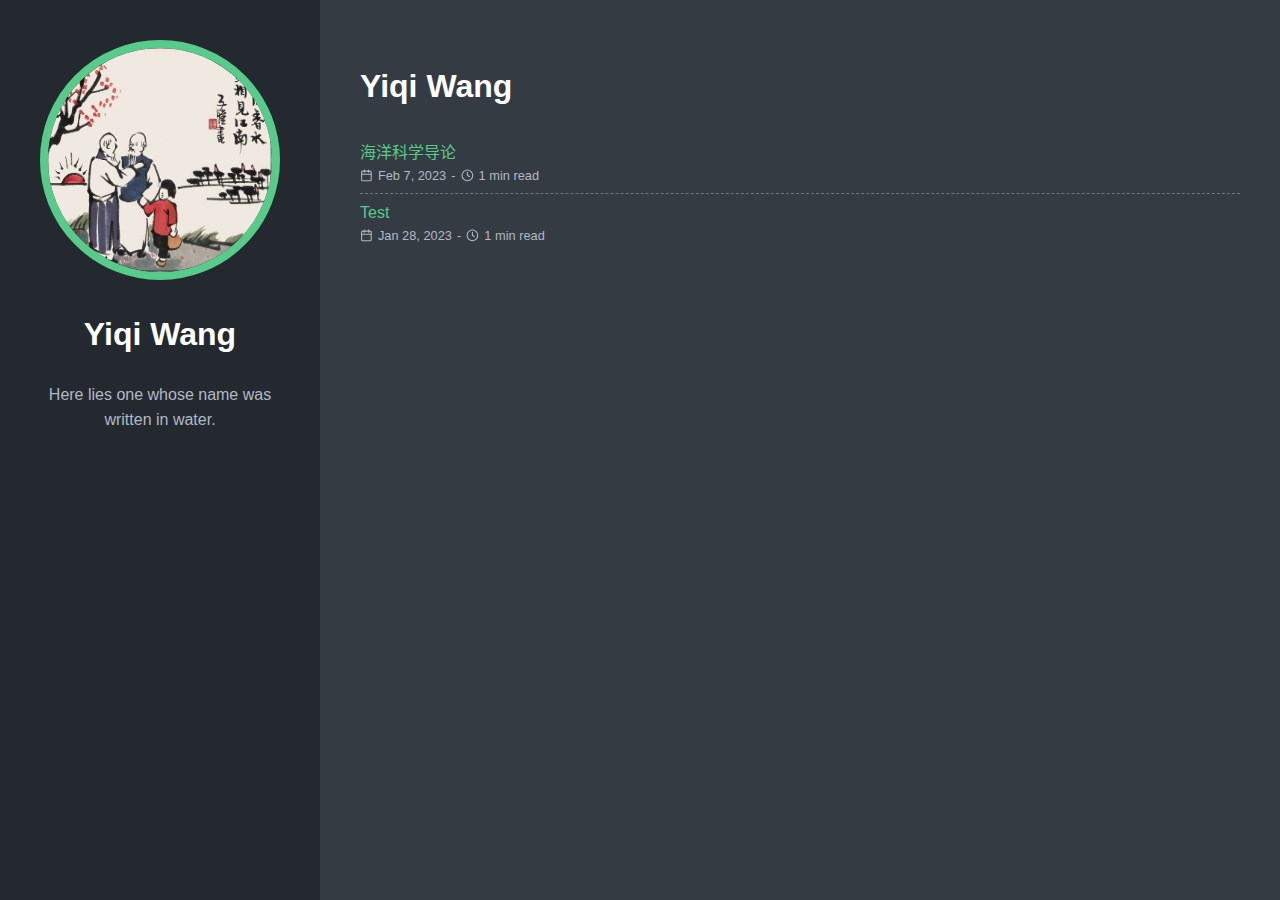
==== index.html @ 5acdf307 "By update.bat" ====
<!doctype html>
<html lang="zh-cn">
  <head>
    <title>Yiqi Wang</title>
    <link rel="shortcut icon" href="/favicon.ico" />
    <meta charset="utf-8" />
    <meta name="generator" content="Hugo 0.110.0">
    <meta name="viewport" content="width=device-width, initial-scale=1" />
    <meta name="author" content="Yiqi Wang" />
    <meta name="description" content="Here lies one whose name was written in water." />
    <link rel="stylesheet" href="/css/main.min.3c3c186cd62e563ad6e2f00a89dbee656ab912d1d46f856b5605dd0232521e2a.css" />

    
    <meta name="twitter:card" content="summary"/>
<meta name="twitter:title" content="Yiqi Wang"/>
<meta name="twitter:description" content="Here lies one whose name was written in water."/>

    <meta property="og:title" content="Yiqi Wang" />
<meta property="og:description" content="Here lies one whose name was written in water." />
<meta property="og:type" content="website" />
<meta property="og:url" content="https://wangyiqihandsome.github.io/" />


  </head>
  <body>
    <header class="app-header">
      <a href="https://wangyiqihandsome.github.io"><img class="app-header-avatar" src="/img/20170325094902_8396.jpg" alt="Yiqi Wang" /></a>
      <span class="app-header-title">Yiqi Wang</span>
      <p>Here lies one whose name was written in water.</p>
    </header>
    <main class="app-container">
      
  <article>
    <h1>Yiqi Wang</h1>
    <ul class="posts-list">
      
        <li class="posts-list-item">
          <a class="posts-list-item-title" href="https://wangyiqihandsome.github.io/post/wyq/">海洋科学导论</a>
          <span class="posts-list-item-description">
            <svg viewBox="0 0 24 24" fill="none" stroke="currentColor" stroke-width="2" stroke-linecap="round" stroke-linejoin="round" class="icon icon-calendar">
  <title>calendar</title>
  <rect x="3" y="4" width="18" height="18" rx="2" ry="2"></rect><line x1="16" y1="2" x2="16" y2="6"></line><line x1="8" y1="2" x2="8" y2="6"></line><line x1="3" y1="10" x2="21" y2="10"></line>
</svg>
            Feb 7, 2023
            <span class="posts-list-item-separator">-</span>
            <svg viewBox="0 0 24 24" fill="none" stroke="currentColor" stroke-width="2" stroke-linecap="round" stroke-linejoin="round" class="icon icon-clock">
  <title>clock</title>
  <circle cx="12" cy="12" r="10"></circle><polyline points="12 6 12 12 16 14"></polyline>
</svg>
            1 min read
          </span>
        </li>
      
        <li class="posts-list-item">
          <a class="posts-list-item-title" href="https://wangyiqihandsome.github.io/post/test/">Test</a>
          <span class="posts-list-item-description">
            <svg viewBox="0 0 24 24" fill="none" stroke="currentColor" stroke-width="2" stroke-linecap="round" stroke-linejoin="round" class="icon icon-calendar">
  <title>calendar</title>
  <rect x="3" y="4" width="18" height="18" rx="2" ry="2"></rect><line x1="16" y1="2" x2="16" y2="6"></line><line x1="8" y1="2" x2="8" y2="6"></line><line x1="3" y1="10" x2="21" y2="10"></line>
</svg>
            Jan 28, 2023
            <span class="posts-list-item-separator">-</span>
            <svg viewBox="0 0 24 24" fill="none" stroke="currentColor" stroke-width="2" stroke-linecap="round" stroke-linejoin="round" class="icon icon-clock">
  <title>clock</title>
  <circle cx="12" cy="12" r="10"></circle><polyline points="12 6 12 12 16 14"></polyline>
</svg>
            1 min read
          </span>
        </li>
      
    </ul>
    



  </article>

    </main>
  </body>
</html>
---- css/main.min.3c3c186cd62e563ad6e2f00a89dbee656ab912d1d46f856b5605dd0232521e2a.css ----
*{box-sizing:border-box}html{line-height:1.6}body{margin:0;font-family:sans-serif;background:#353b43;color:#afbac4}h1,h2,h3,h4,h5,h6{color:#fff}a{color:#57cc8a;transition:color .35s;text-decoration:none}a:hover{color:#fff}code{font-family:monospace,monospace;font-size:1em;color:rgba(175,186,196,.8);text-size-adjust:100%;-ms-text-size-adjust:100%;-moz-text-size-adjust:100%;-webkit-text-size-adjust:100%}pre{font-size:1rem;line-height:1.2em;margin:0;overflow:auto}pre code{font-size:.8em}::selection{background:rgba(175,186,196,.25)}::-moz-selection{background:rgba(175,186,196,.25)}.app-header{padding:2.5em;background:#242930;text-align:center}.app-header-avatar{width:15rem;height:15rem;border-radius:100%;border:.5rem solid #57cc8a}.app-container{padding:2.5rem}.app-header-social{display:flex;align-items:center;justify-content:center;font-size:2em;color:#fff}.app-header-social a:not(:last-child){margin-right:.4em}.app-header-title{color:#fff;display:block;font-size:2em;margin:.67em 0;font-weight:700}@media(min-width:940px){.app-header{position:fixed;top:0;left:0;width:20rem;min-height:100vh}.app-container{max-width:65rem;margin-left:20rem}}.error-404{text-align:center}.error-404-title{text-transform:uppercase}.icon{display:inline-block;width:1em;height:1em;margin-top:-.125em}.pagination{display:block;list-style:none;padding:0;font-size:.8em;text-align:center;margin:3em 0}.page-item{display:inline-block}.page-item .page-link{display:flex;align-items:center;justify-content:center;width:1.8rem;height:1.8rem}.page-item.active .page-link{color:#fff;border-radius:2em;background:#57cc8a}.post-title{color:#fff}.post-meta>div{display:flex;align-items:center;font-size:.8em}.post-meta>div>.icon{margin-right:.4em}.post-content>pre,.post-content .highlight{margin:1em 0}.post-content>pre,.post-content .highlight>pre,.post-content .highlight>div{border-left:.4em solid rgba(87,204,138,.8);padding:1em}.post-content blockquote{border-left:.4em solid rgba(87,204,138,.8);margin:1em 0;padding:.5em 1em;background:#242930}.post-content blockquote p{margin:.5em 0}.post-content img{max-width:100%}.posts-list{padding:0}.posts-list-item{list-style:none;padding:.4em 0}.posts-list-item:not(:last-child){border-bottom:1px dashed rgba(255,255,255,.3)}.posts-list-item-description{display:flex;align-items:center;font-size:.8em}.posts-list-item-description>.icon{margin-right:.4em}.posts-list-item-separator{margin:0 .4em}.tag{display:inline-block;margin-right:.2em;padding:0 .6em;font-size:.9em;border-radius:.2em;white-space:nowrap;background:rgba(255,255,255,.1);transition:color .35s,background .35s}.tag:hover{transition:color .25s,background .05s;background:rgba(255,255,255,.3)}.tags-list{padding:0}.tags-list-item{display:flex;align-items:center;list-style:none;padding:.4em 0}.tags-list-item>.icon{margin-right:.4em}.tags-list-item:not(:last-child){border-bottom:1px dashed rgba(255,255,255,.3)}@media(min-width:450px){.tags-list{display:flex;flex-wrap:wrap}.tags-list-item{width:calc(50% - 1em)}.tags-list-item:nth-child(even){margin-left:1em}.tags-list-item:nth-last-child(2){border:none}}
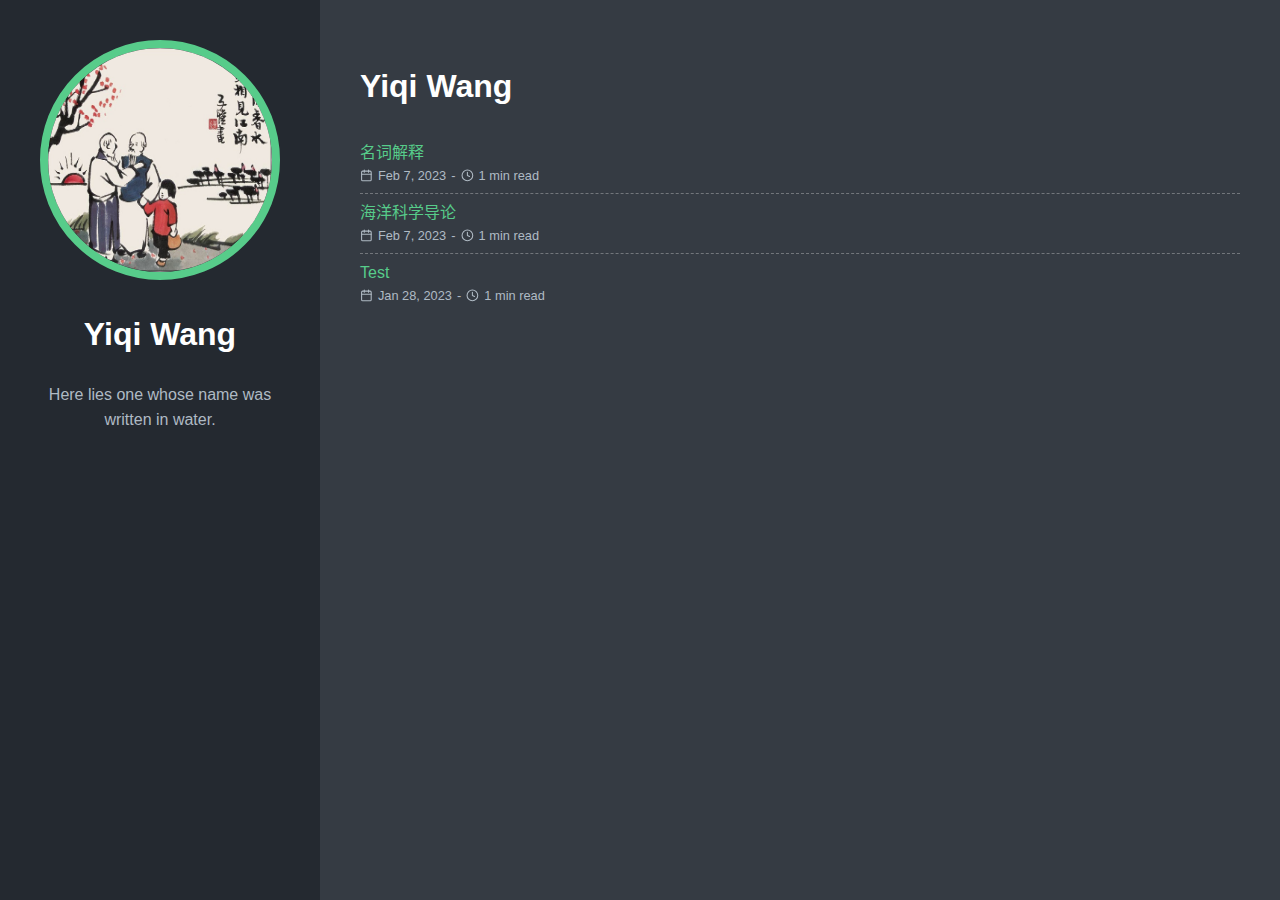
==== commit 165c79f1: "By update.bat" ====
--- a/index.html
+++ b/index.html
@@ -33,6 +33,23 @@
   <article>
     <h1>Yiqi Wang</h1>
     <ul class="posts-list">
+      
+        <li class="posts-list-item">
+          <a class="posts-list-item-title" href="https://wangyiqihandsome.github.io/post/%E5%90%8D%E8%AF%8D%E8%A7%A3%E9%87%8A/">名词解释</a>
+          <span class="posts-list-item-description">
+            <svg viewBox="0 0 24 24" fill="none" stroke="currentColor" stroke-width="2" stroke-linecap="round" stroke-linejoin="round" class="icon icon-calendar">
+  <title>calendar</title>
+  <rect x="3" y="4" width="18" height="18" rx="2" ry="2"></rect><line x1="16" y1="2" x2="16" y2="6"></line><line x1="8" y1="2" x2="8" y2="6"></line><line x1="3" y1="10" x2="21" y2="10"></line>
+</svg>
+            Feb 7, 2023
+            <span class="posts-list-item-separator">-</span>
+            <svg viewBox="0 0 24 24" fill="none" stroke="currentColor" stroke-width="2" stroke-linecap="round" stroke-linejoin="round" class="icon icon-clock">
+  <title>clock</title>
+  <circle cx="12" cy="12" r="10"></circle><polyline points="12 6 12 12 16 14"></polyline>
+</svg>
+            1 min read
+          </span>
+        </li>
       
         <li class="posts-list-item">
           <a class="posts-list-item-title" href="https://wangyiqihandsome.github.io/post/wyq/">海洋科学导论</a>
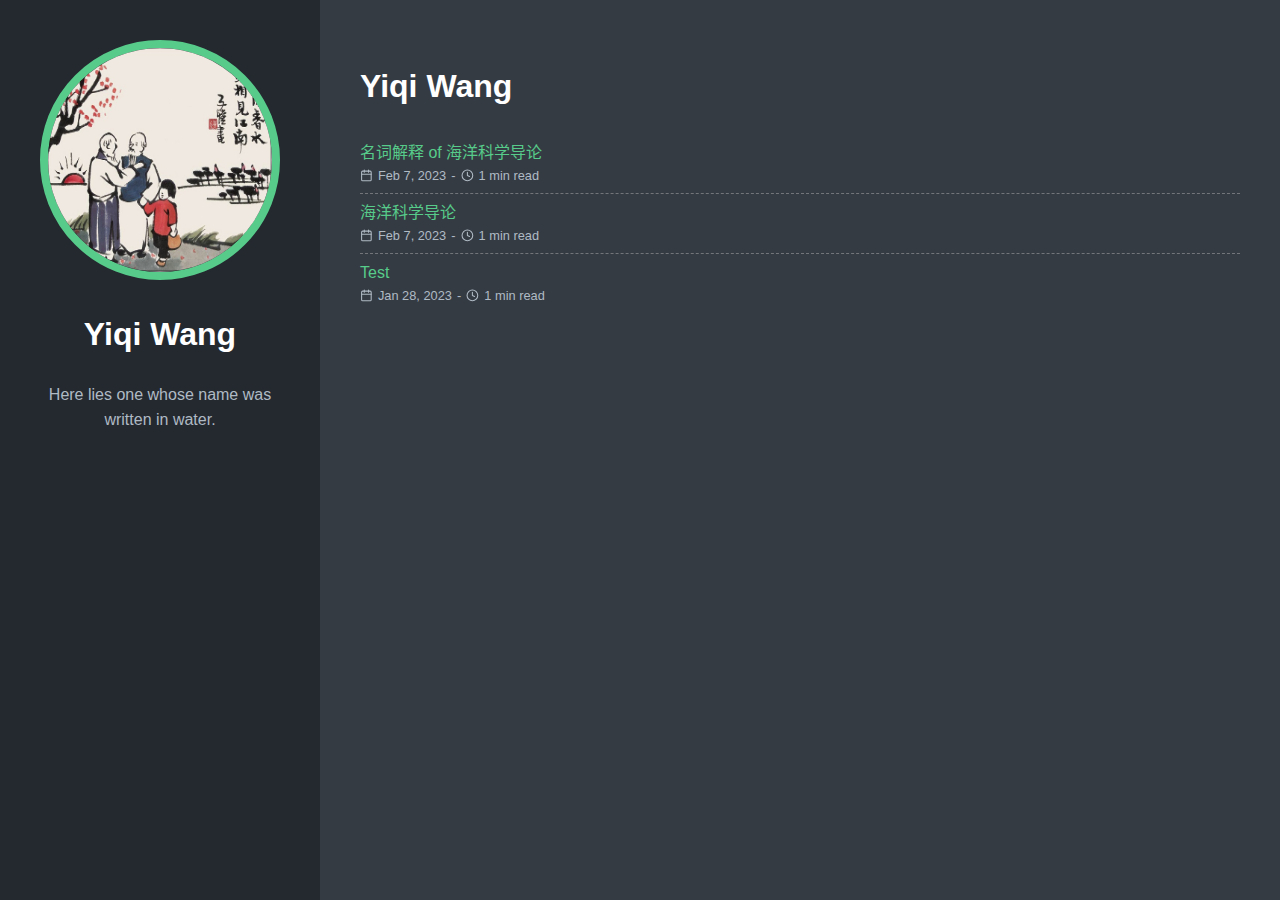
==== commit 8d2b62b8: "By update.bat" ====
--- a/index.html
+++ b/index.html
@@ -35,7 +35,7 @@
     <ul class="posts-list">
       
         <li class="posts-list-item">
-          <a class="posts-list-item-title" href="https://wangyiqihandsome.github.io/post/%E5%90%8D%E8%AF%8D%E8%A7%A3%E9%87%8A/">名词解释</a>
+          <a class="posts-list-item-title" href="https://wangyiqihandsome.github.io/post/%E5%90%8D%E8%AF%8D%E8%A7%A3%E9%87%8A/">名词解释 of 海洋科学导论</a>
           <span class="posts-list-item-description">
             <svg viewBox="0 0 24 24" fill="none" stroke="currentColor" stroke-width="2" stroke-linecap="round" stroke-linejoin="round" class="icon icon-calendar">
   <title>calendar</title>
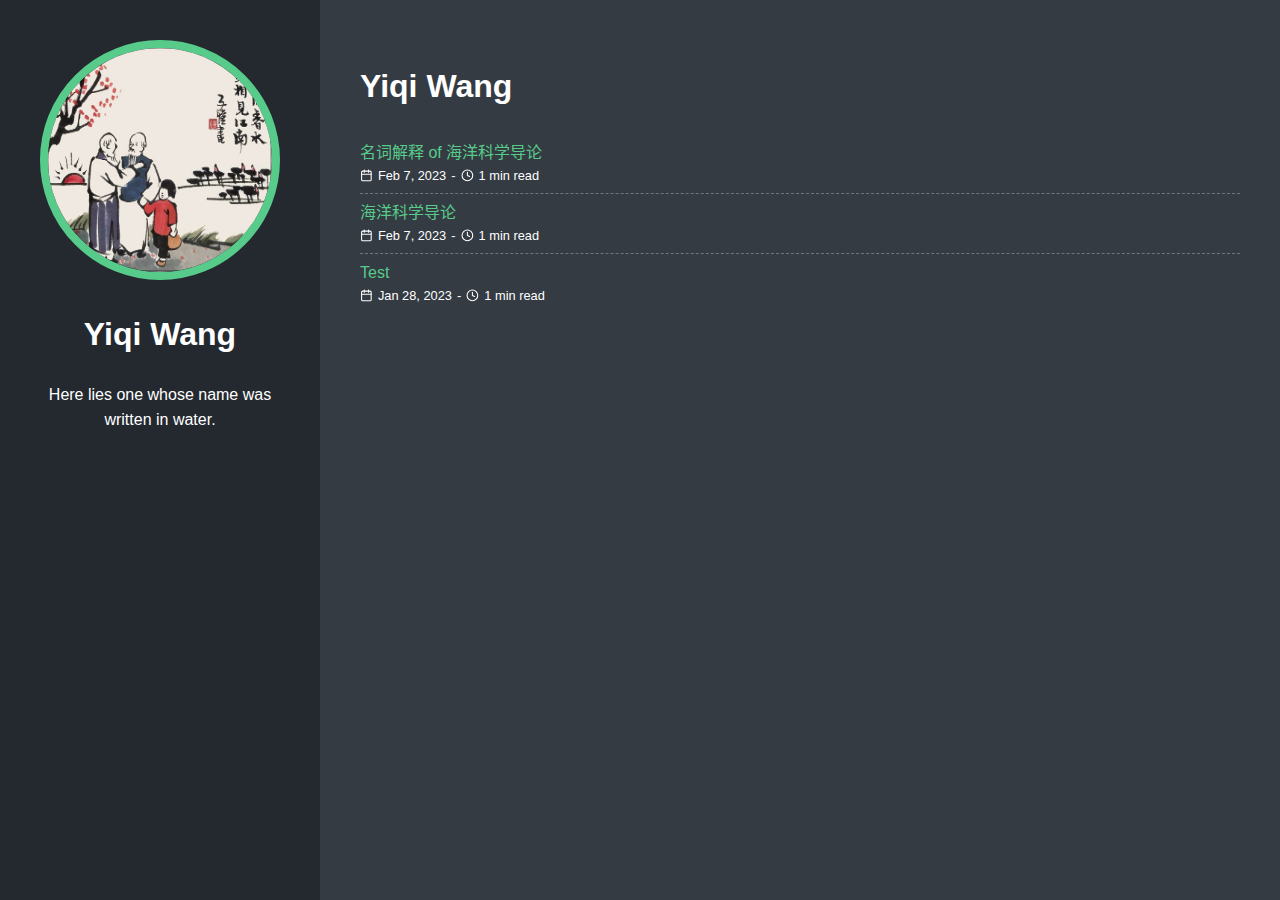
==== commit d4189b37: "By update.bat" ====
--- a/index.html
+++ b/index.html
@@ -8,7 +8,7 @@
     <meta name="viewport" content="width=device-width, initial-scale=1" />
     <meta name="author" content="Yiqi Wang" />
     <meta name="description" content="Here lies one whose name was written in water." />
-    <link rel="stylesheet" href="/css/main.min.3c3c186cd62e563ad6e2f00a89dbee656ab912d1d46f856b5605dd0232521e2a.css" />
+    <link rel="stylesheet" href="/css/main.min.42d0ef63b3ea0d006a3b4c6dd715d9c41d0ea2e7049c6f74823425022ffd09c2.css" />
 
     
     <meta name="twitter:card" content="summary"/>
--- a/css/main.min.42d0ef63b3ea0d006a3b4c6dd715d9c41d0ea2e7049c6f74823425022ffd09c2.css
+++ b/css/main.min.42d0ef63b3ea0d006a3b4c6dd715d9c41d0ea2e7049c6f74823425022ffd09c2.css
@@ -0,0 +1 @@
+*{box-sizing:border-box}html{line-height:1.6}body{margin:0;font-family:sans-serif;background:#353b43;color:#fff}h1,h2,h3,h4,h5,h6{color:#fff}a{color:#57cc8a;transition:color .35s;text-decoration:none}a:hover{color:#fff}code{font-family:monospace,monospace;font-size:1em;color:#fff;text-size-adjust:100%;-ms-text-size-adjust:100%;-moz-text-size-adjust:100%;-webkit-text-size-adjust:100%}pre{font-size:1rem;line-height:1.2em;margin:0;overflow:auto}pre code{font-size:.8em}::selection{background:rgba(255,255,255,.25)}::-moz-selection{background:rgba(255,255,255,.25)}.app-header{padding:2.5em;background:#242930;text-align:center}.app-header-avatar{width:15rem;height:15rem;border-radius:100%;border:.5rem solid #57cc8a}.app-container{padding:2.5rem}.app-header-social{display:flex;align-items:center;justify-content:center;font-size:2em;color:#fff}.app-header-social a:not(:last-child){margin-right:.4em}.app-header-title{color:#fff;display:block;font-size:2em;margin:.67em 0;font-weight:700}@media(min-width:940px){.app-header{position:fixed;top:0;left:0;width:20rem;min-height:100vh}.app-container{max-width:65rem;margin-left:20rem}}.error-404{text-align:center}.error-404-title{text-transform:uppercase}.icon{display:inline-block;width:1em;height:1em;margin-top:-.125em}.pagination{display:block;list-style:none;padding:0;font-size:.8em;text-align:center;margin:3em 0}.page-item{display:inline-block}.page-item .page-link{display:flex;align-items:center;justify-content:center;width:1.8rem;height:1.8rem}.page-item.active .page-link{color:#fff;border-radius:2em;background:#57cc8a}.post-title{color:#fff}.post-meta>div{display:flex;align-items:center;font-size:.8em}.post-meta>div>.icon{margin-right:.4em}.post-content>pre,.post-content .highlight{margin:1em 0}.post-content>pre,.post-content .highlight>pre,.post-content .highlight>div{border-left:.4em solid rgba(87,204,138,.8);padding:1em}.post-content blockquote{border-left:.4em solid rgba(87,204,138,.8);margin:1em 0;padding:.5em 1em;background:#242930}.post-content blockquote p{margin:.5em 0}.post-content img{max-width:100%}.posts-list{padding:0}.posts-list-item{list-style:none;padding:.4em 0}.posts-list-item:not(:last-child){border-bottom:1px dashed rgba(255,255,255,.3)}.posts-list-item-description{display:flex;align-items:center;font-size:.8em}.posts-list-item-description>.icon{margin-right:.4em}.posts-list-item-separator{margin:0 .4em}.tag{display:inline-block;margin-right:.2em;padding:0 .6em;font-size:.9em;border-radius:.2em;white-space:nowrap;background:rgba(255,255,255,.1);transition:color .35s,background .35s}.tag:hover{transition:color .25s,background .05s;background:rgba(255,255,255,.3)}.tags-list{padding:0}.tags-list-item{display:flex;align-items:center;list-style:none;padding:.4em 0}.tags-list-item>.icon{margin-right:.4em}.tags-list-item:not(:last-child){border-bottom:1px dashed rgba(255,255,255,.3)}@media(min-width:450px){.tags-list{display:flex;flex-wrap:wrap}.tags-list-item{width:calc(50% - 1em)}.tags-list-item:nth-child(even){margin-left:1em}.tags-list-item:nth-last-child(2){border:none}}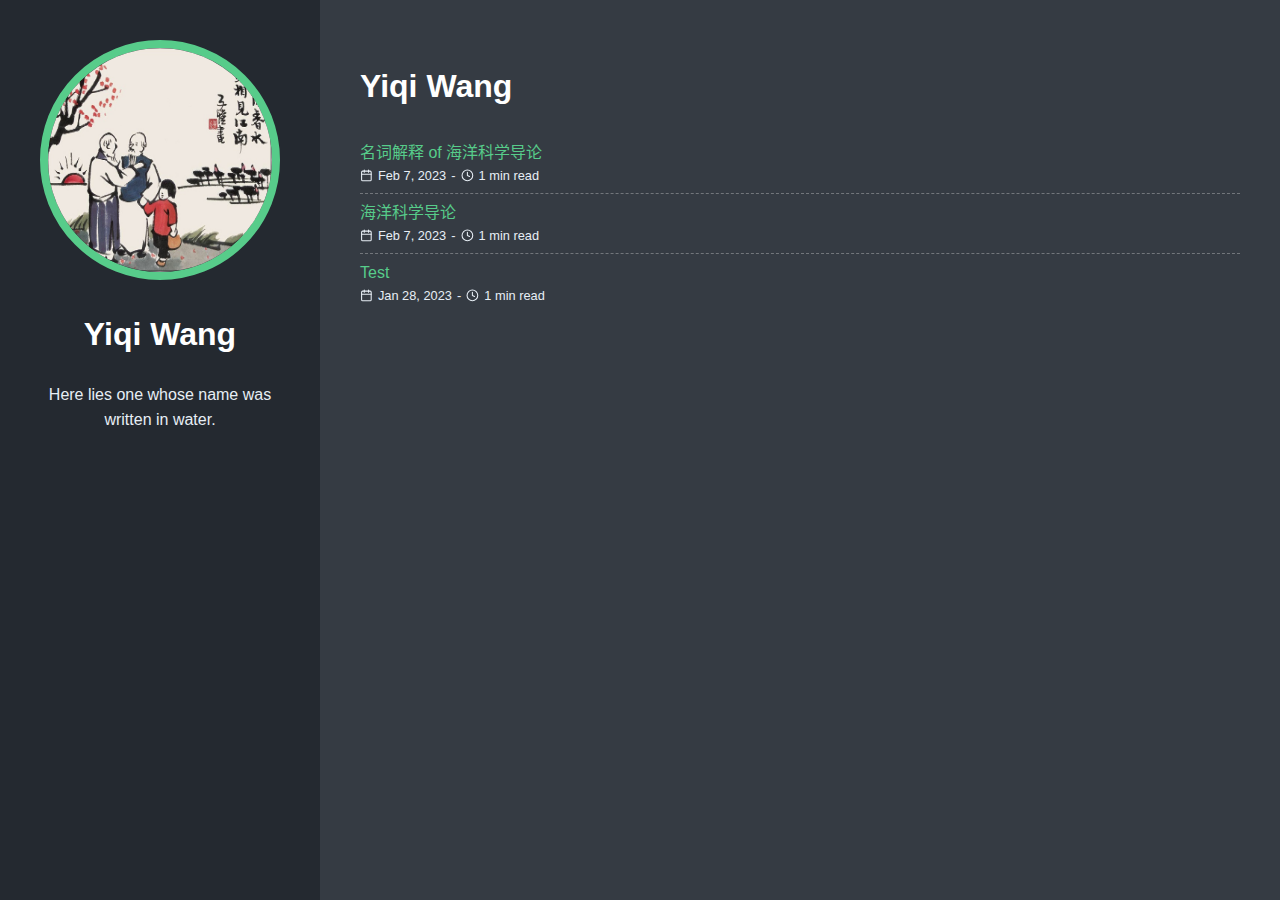
==== commit 0a044c8e: "By update.bat" ====
--- a/index.html
+++ b/index.html
@@ -8,7 +8,7 @@
     <meta name="viewport" content="width=device-width, initial-scale=1" />
     <meta name="author" content="Yiqi Wang" />
     <meta name="description" content="Here lies one whose name was written in water." />
-    <link rel="stylesheet" href="/css/main.min.42d0ef63b3ea0d006a3b4c6dd715d9c41d0ea2e7049c6f74823425022ffd09c2.css" />
+    <link rel="stylesheet" href="/css/main.min.9123a688b62c45d0693db336b333b2fc6ce4e0d56b04439416fb6051fbc38a93.css" />
 
     
     <meta name="twitter:card" content="summary"/>
--- a/css/main.min.9123a688b62c45d0693db336b333b2fc6ce4e0d56b04439416fb6051fbc38a93.css
+++ b/css/main.min.9123a688b62c45d0693db336b333b2fc6ce4e0d56b04439416fb6051fbc38a93.css
@@ -0,0 +1 @@
+*{box-sizing:border-box}html{line-height:1.6}body{margin:0;font-family:sans-serif;background:#353b43;color:#e7eef5}h1,h2,h3,h4,h5,h6{color:#fff}a{color:#57cc8a;transition:color .35s;text-decoration:none}a:hover{color:#fff}code{font-family:monospace,monospace;font-size:1em;color:#e7eef5;text-size-adjust:100%;-ms-text-size-adjust:100%;-moz-text-size-adjust:100%;-webkit-text-size-adjust:100%}pre{font-size:1rem;line-height:1.2em;margin:0;overflow:auto}pre code{font-size:.8em}::selection{background:rgba(231,238,245,.25)}::-moz-selection{background:rgba(231,238,245,.25)}.app-header{padding:2.5em;background:#242930;text-align:center}.app-header-avatar{width:15rem;height:15rem;border-radius:100%;border:.5rem solid #57cc8a}.app-container{padding:2.5rem}.app-header-social{display:flex;align-items:center;justify-content:center;font-size:2em;color:#fff}.app-header-social a:not(:last-child){margin-right:.4em}.app-header-title{color:#fff;display:block;font-size:2em;margin:.67em 0;font-weight:700}@media(min-width:940px){.app-header{position:fixed;top:0;left:0;width:20rem;min-height:100vh}.app-container{max-width:65rem;margin-left:20rem}}.error-404{text-align:center}.error-404-title{text-transform:uppercase}.icon{display:inline-block;width:1em;height:1em;margin-top:-.125em}.pagination{display:block;list-style:none;padding:0;font-size:.8em;text-align:center;margin:3em 0}.page-item{display:inline-block}.page-item .page-link{display:flex;align-items:center;justify-content:center;width:1.8rem;height:1.8rem}.page-item.active .page-link{color:#fff;border-radius:2em;background:#57cc8a}.post-title{color:#fff}.post-meta>div{display:flex;align-items:center;font-size:.8em}.post-meta>div>.icon{margin-right:.4em}.post-content>pre,.post-content .highlight{margin:1em 0}.post-content>pre,.post-content .highlight>pre,.post-content .highlight>div{border-left:.4em solid rgba(87,204,138,.8);padding:1em}.post-content blockquote{border-left:.4em solid rgba(87,204,138,.8);margin:1em 0;padding:.5em 1em;background:#242930}.post-content blockquote p{margin:.5em 0}.post-content img{max-width:100%}.posts-list{padding:0}.posts-list-item{list-style:none;padding:.4em 0}.posts-list-item:not(:last-child){border-bottom:1px dashed rgba(255,255,255,.3)}.posts-list-item-description{display:flex;align-items:center;font-size:.8em}.posts-list-item-description>.icon{margin-right:.4em}.posts-list-item-separator{margin:0 .4em}.tag{display:inline-block;margin-right:.2em;padding:0 .6em;font-size:.9em;border-radius:.2em;white-space:nowrap;background:rgba(255,255,255,.1);transition:color .35s,background .35s}.tag:hover{transition:color .25s,background .05s;background:rgba(255,255,255,.3)}.tags-list{padding:0}.tags-list-item{display:flex;align-items:center;list-style:none;padding:.4em 0}.tags-list-item>.icon{margin-right:.4em}.tags-list-item:not(:last-child){border-bottom:1px dashed rgba(255,255,255,.3)}@media(min-width:450px){.tags-list{display:flex;flex-wrap:wrap}.tags-list-item{width:calc(50% - 1em)}.tags-list-item:nth-child(even){margin-left:1em}.tags-list-item:nth-last-child(2){border:none}}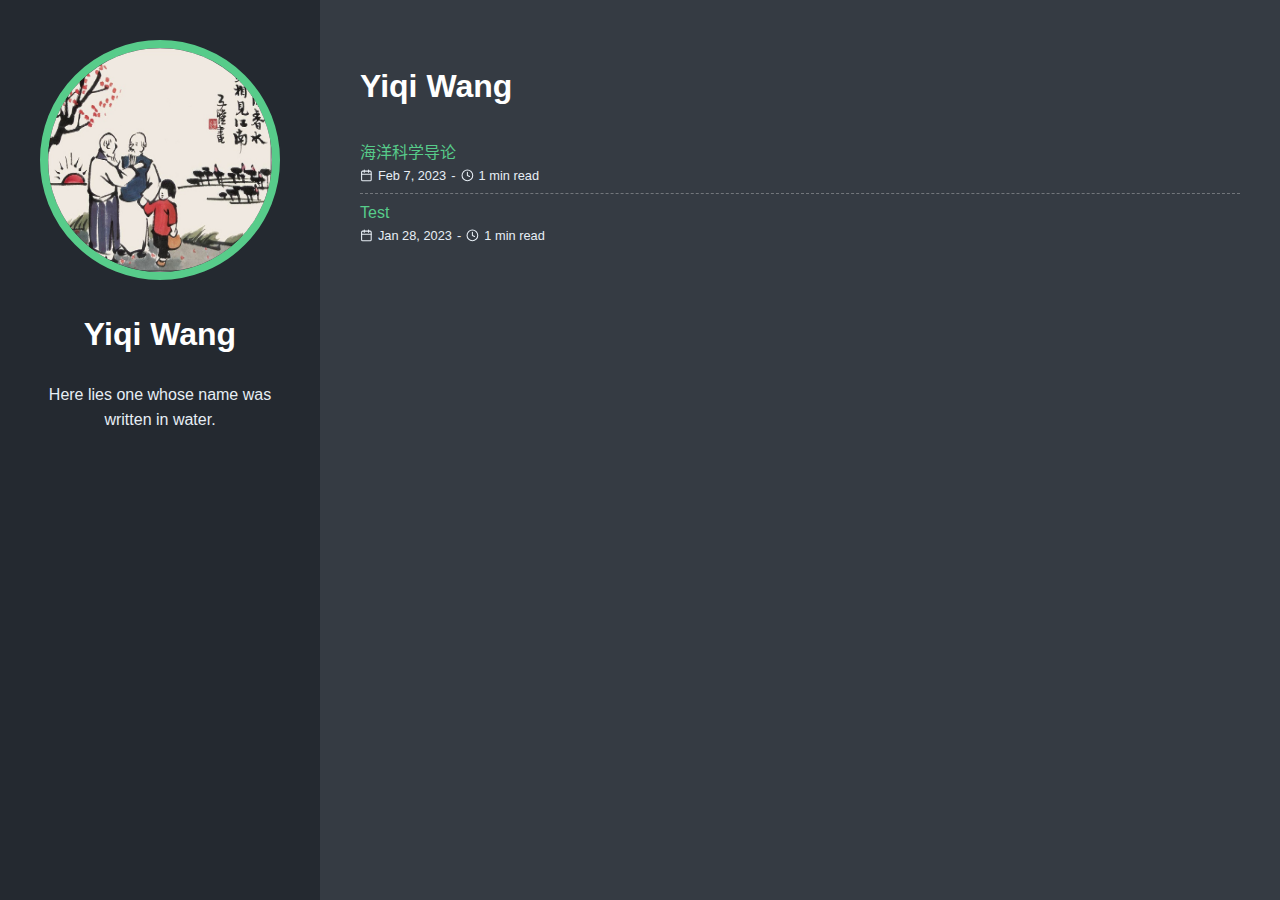
==== commit 881bf693: "By update.bat" ====
--- a/index.html
+++ b/index.html
@@ -33,23 +33,6 @@
   <article>
     <h1>Yiqi Wang</h1>
     <ul class="posts-list">
-      
-        <li class="posts-list-item">
-          <a class="posts-list-item-title" href="https://wangyiqihandsome.github.io/post/%E5%90%8D%E8%AF%8D%E8%A7%A3%E9%87%8A/">名词解释 of 海洋科学导论</a>
-          <span class="posts-list-item-description">
-            <svg viewBox="0 0 24 24" fill="none" stroke="currentColor" stroke-width="2" stroke-linecap="round" stroke-linejoin="round" class="icon icon-calendar">
-  <title>calendar</title>
-  <rect x="3" y="4" width="18" height="18" rx="2" ry="2"></rect><line x1="16" y1="2" x2="16" y2="6"></line><line x1="8" y1="2" x2="8" y2="6"></line><line x1="3" y1="10" x2="21" y2="10"></line>
-</svg>
-            Feb 7, 2023
-            <span class="posts-list-item-separator">-</span>
-            <svg viewBox="0 0 24 24" fill="none" stroke="currentColor" stroke-width="2" stroke-linecap="round" stroke-linejoin="round" class="icon icon-clock">
-  <title>clock</title>
-  <circle cx="12" cy="12" r="10"></circle><polyline points="12 6 12 12 16 14"></polyline>
-</svg>
-            1 min read
-          </span>
-        </li>
       
         <li class="posts-list-item">
           <a class="posts-list-item-title" href="https://wangyiqihandsome.github.io/post/wyq/">海洋科学导论</a>
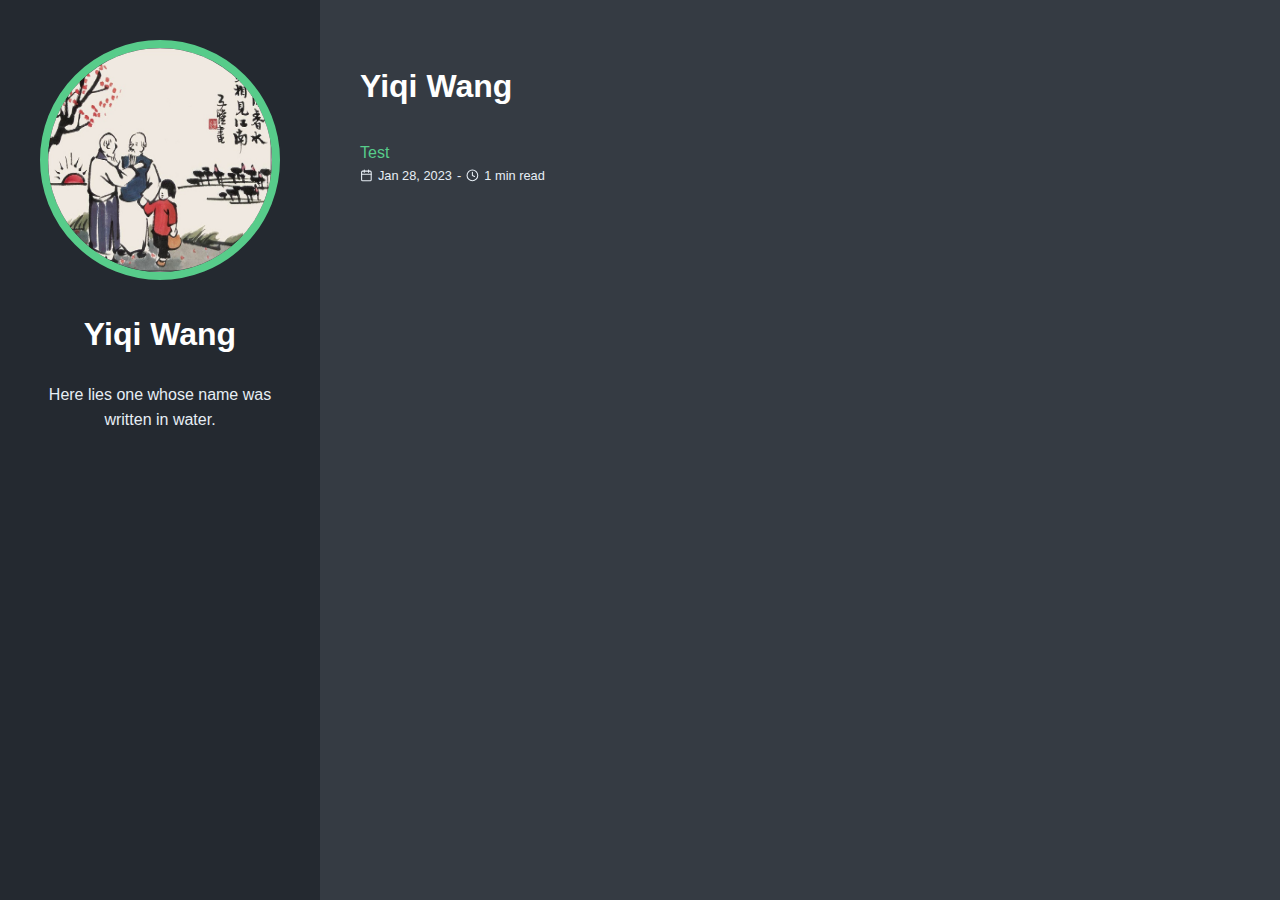
==== commit 4f6f03e5: "By update.bat" ====
--- a/index.html
+++ b/index.html
@@ -35,23 +35,6 @@
     <ul class="posts-list">
       
         <li class="posts-list-item">
-          <a class="posts-list-item-title" href="https://wangyiqihandsome.github.io/post/wyq/">海洋科学导论</a>
-          <span class="posts-list-item-description">
-            <svg viewBox="0 0 24 24" fill="none" stroke="currentColor" stroke-width="2" stroke-linecap="round" stroke-linejoin="round" class="icon icon-calendar">
-  <title>calendar</title>
-  <rect x="3" y="4" width="18" height="18" rx="2" ry="2"></rect><line x1="16" y1="2" x2="16" y2="6"></line><line x1="8" y1="2" x2="8" y2="6"></line><line x1="3" y1="10" x2="21" y2="10"></line>
-</svg>
-            Feb 7, 2023
-            <span class="posts-list-item-separator">-</span>
-            <svg viewBox="0 0 24 24" fill="none" stroke="currentColor" stroke-width="2" stroke-linecap="round" stroke-linejoin="round" class="icon icon-clock">
-  <title>clock</title>
-  <circle cx="12" cy="12" r="10"></circle><polyline points="12 6 12 12 16 14"></polyline>
-</svg>
-            1 min read
-          </span>
-        </li>
-      
-        <li class="posts-list-item">
           <a class="posts-list-item-title" href="https://wangyiqihandsome.github.io/post/test/">Test</a>
           <span class="posts-list-item-description">
             <svg viewBox="0 0 24 24" fill="none" stroke="currentColor" stroke-width="2" stroke-linecap="round" stroke-linejoin="round" class="icon icon-calendar">
